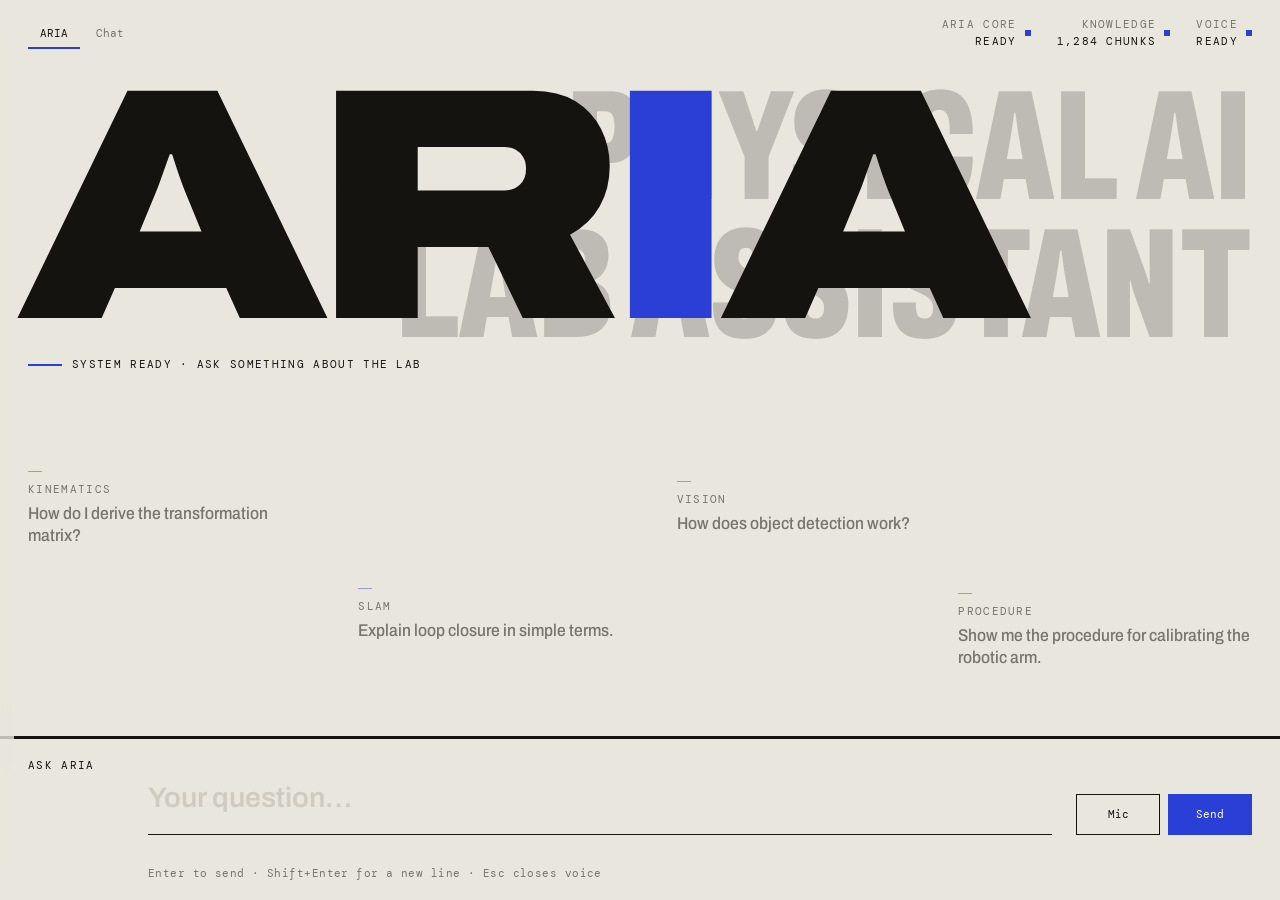
==== aria-frontend/main.html @ bf6c08a0 "Add ARIA frontend UI code" ====
<!DOCTYPE html>
<html lang="en"><head><meta charset="utf-8">
<meta name="viewport" content="width=device-width, initial-scale=1, viewport-fit=cover">
<title>ARIA</title>
<link rel="preconnect" href="https://fonts.googleapis.com"><link rel="preconnect" href="https://fonts.gstatic.com" crossorigin>
<link href="https://fonts.googleapis.com/css2?family=Archivo:wdth,wght@62..125,100..900&family=DM+Mono:wght@400;500&display=swap" rel="stylesheet">
<link rel="icon" type="image/svg+xml" href="assets/logo/favicon.svg">
<style>
:root{--sans:"Archivo",system-ui,sans-serif;--mono:"DM Mono",ui-monospace,monospace;--bg:#171611;--ink:#ebe8de;--mute:#8d8a80;--rule:#ebe8de;--soft:#34322b;--acc:#8a9bff;--ok:#e0b43a}
@media(prefers-color-scheme:light){:root{--bg:#e9e6dd;--ink:#14130f;--mute:#77746b;--rule:#14130f;--soft:#cfcbc0;--acc:#2a3fd6;--ok:#b58900}}
*{box-sizing:border-box}
html,body{height:100%;margin:0}
body{overflow:hidden;background:var(--bg);color:var(--ink);font:400 16px/1.55 var(--sans)}
button{background:none;border:0;padding:0;text-align:left;font:inherit;color:inherit;cursor:pointer}
:focus-visible{outline:2px solid var(--acc);outline-offset:3px}
.m{font-family:var(--mono);font-size:11px;letter-spacing:.04em}
.up{text-transform:uppercase;letter-spacing:.12em}
/* top */
#top{position:fixed;top:0;left:0;right:0;z-index:5;display:flex;align-items:center;gap:20px;padding:16px 28px}
.tabs{display:flex;gap:4px}
.tabs button{padding:7px 12px;color:var(--mute)}
.tabs button.on{color:var(--ink);box-shadow:inset 0 -2px var(--acc)}
.sts{margin-left:auto;display:flex;gap:26px}
.st{display:grid;grid-template-columns:auto 6px;gap:0 8px;text-align:right}
.st i{grid-column:2;grid-row:1/3;align-self:center;width:6px;height:6px;background:var(--soft)}
.st.on i{background:var(--acc)}
.st span{color:var(--mute);grid-column:1}.st b{font-weight:400;color:var(--ink);grid-column:1}
/* stage */
#stage{position:absolute;inset:0 0 164px 0;overflow:hidden}
#home,#chat{position:absolute;inset:0;overflow:auto}
#home{padding:76px 28px 0;display:flex;flex-direction:column;container-type:inline-size;transition:transform .5s cubic-bezier(.6,0,.2,1),opacity .4s}
.mark{font-weight:900;font-stretch:125%;font-size:min(27cqw,46vh);line-height:.8;letter-spacing:-.055em;margin:0 0 0 -.04em;position:relative;z-index:1;white-space:nowrap;flex:none;user-select:none}
.mark b{color:var(--acc);font-weight:900}
.tag{position:absolute;z-index:0;right:28px;top:78px;text-align:right;font-weight:800;font-stretch:62%;font-size:min(12.8cqw,21.8vh);line-height:.88;text-transform:uppercase;color:var(--ink);opacity:.2;pointer-events:none}
.ready{display:flex;align-items:center;gap:10px;margin:16px 0 48px;flex:none}
.ready::before{content:"";width:34px;height:2px;background:var(--acc)}
.start{list-style:none;margin:auto 0 22px;padding:40px 0 0;width:100%;flex:none;display:flex;flex-wrap:wrap;gap:24px 40px}
.start li{width:clamp(190px,24cqw,300px)}
.start button{display:block;width:100%;color:var(--mute);transition:transform .3s,color .25s}
.start button::before{content:"";display:block;width:14px;height:1px;background:var(--acc);margin-bottom:9px;opacity:.45;transition:width .3s,opacity .3s}
.start .c{display:block}
.start .q{display:block;margin-top:5px;font-size:17px;line-height:1.3;font-weight:500;font-stretch:90%}
.start button:hover,.start button:focus-visible{transform:translateX(8px);color:var(--acc)}
.start button:hover::before,.start button:focus-visible::before{width:46px;opacity:1}
@media(min-width:901px){.start{display:block;position:relative;height:clamp(210px,27vh,290px)}.start li{position:absolute}
.start li:nth-child(1){left:0;top:0}.start li:nth-child(2){left:27%;top:48%}.start li:nth-child(3){left:53%;top:4%}.start li:nth-child(4){right:0;top:50%}}
/* chat */
#chat{padding:76px 28px 28px;background:var(--bg);transform:translateX(100%);visibility:hidden;transition:transform .5s cubic-bezier(.6,0,.2,1),visibility 0s .5s}
body[data-mode=chat] #chat{transform:none;visibility:visible;transition:transform .5s cubic-bezier(.6,0,.2,1),visibility 0s}
body[data-mode=chat] #home{transform:translateX(-10%);opacity:0;pointer-events:none}
#msgs{max-width:760px;margin:0 auto;display:flex;flex-direction:column;gap:28px}
.empty{font:13px var(--mono);color:var(--mute)}
.turn{display:flex;flex-direction:column;gap:16px}
.u{align-self:flex-end;max-width:78%;background:var(--ink);color:var(--bg);padding:10px 16px;border-radius:14px 14px 3px 14px;font-weight:500}
.a{max-width:68ch;animation:fi .35s ease-out}
@keyframes fi{from{opacity:0;transform:translateY(6px)}to{opacity:1;transform:none}}
.a .h{color:var(--mute);margin-bottom:6px}
.a p{margin:0 0 .8em;line-height:1.65}
.fx{font:13px var(--mono);border-left:3px solid var(--acc);padding:6px 0 6px 14px;margin:0 0 1.1em;white-space:pre;overflow-x:auto}
.wait{color:var(--mute)}
.bar{width:220px;height:2px;background:var(--soft);margin-top:8px;overflow:hidden}
.bar i{display:block;width:34%;height:100%;background:var(--acc);animation:sl 1.1s ease-in-out infinite}
@keyframes sl{from{transform:translateX(-100%)}to{transform:translateX(300%)}}
.trail{margin-top:12px}
.trail summary{color:var(--mute);display:flex;gap:8px;list-style:none;cursor:pointer}
.trail summary::-webkit-details-marker{display:none}
.trail summary::before{content:"▸";color:var(--acc)}
.trail[open] summary::before{content:"▾"}
.grid{display:grid;gap:8px;margin-top:10px}
.src{display:block;width:100%;background:color-mix(in srgb,var(--ink) 6%,transparent);border-radius:6px;padding:10px 14px}
.src .n{color:var(--acc)}.src .d,.src .sec{color:var(--mute)}
.src .ti{display:block;font-weight:600;line-height:1.25;margin-top:3px}
.src:hover .ti{color:var(--acc)}
.rel{display:flex;gap:8px;align-items:center;margin-top:7px}
.trk{width:70px;height:3px;background:var(--soft)}.trk i{display:block;height:100%;background:var(--acc)}
.ps{display:block;max-height:0;overflow:hidden;font-size:14px;color:var(--mute);transition:max-height .35s}
.src.open .ps{max-height:160px;margin:8px 0 2px;padding-left:10px;border-left:1px solid var(--acc)}
.nf{color:var(--mute);margin-top:12px}
/* side */
#side{position:fixed;left:0;top:0;bottom:0;width:276px;z-index:8;display:flex;flex-direction:column;padding:18px 24px;background:color-mix(in srgb,var(--bg) 72%,transparent);backdrop-filter:blur(18px);-webkit-backdrop-filter:blur(18px);overflow-y:auto;transform:translateX(calc(-100% + 14px));transition:transform .35s cubic-bezier(.6,0,.2,1)}
#side::after{content:"";position:fixed;left:11px;top:50%;margin-top:-28px;width:3px;height:56px;background:var(--acc)}
#side>*{opacity:0;transition:opacity .2s}
#side:hover{transform:none}
#side:hover>*{opacity:1;transition:opacity .2s .12s}
#side:hover::after{display:none}
.brand{display:flex;align-items:center;gap:10px;font-weight:900;font-stretch:125%;font-size:20px;letter-spacing:.04em}
.brand svg{width:24px;height:24px}
.sess{color:var(--mute);margin-top:10px}
.new{background:color-mix(in srgb,var(--ink) 9%,transparent);padding:10px 12px;margin:18px 0 4px;display:flex;justify-content:space-between}
.new:hover{background:var(--ink);color:var(--bg)}
#side h3{font:500 11px var(--mono);letter-spacing:.12em;text-transform:uppercase;color:var(--mute);margin:26px 0 8px}
#side ul{list-style:none;margin:0;padding:0}
.ql button{display:grid;grid-template-columns:38px 1fr;font-size:14px;padding:8px 0;width:100%}
.ql button:hover{color:var(--acc)}.ql span:last-child{overflow:hidden;white-space:nowrap;text-overflow:ellipsis}
.ql .m{color:var(--mute)}.none{font-size:14px;color:var(--mute)}
.docs li{position:relative;font-size:14px;padding:4px 0;display:grid;grid-template-columns:38px 1fr}
.docs .m{color:var(--mute)}
.docs li.used{color:var(--acc);font-weight:600}
.docs li.used::before{content:"";position:absolute;left:-12px;top:6px;bottom:6px;width:3px;background:var(--acc)}
.foot{margin-top:auto;padding-top:20px}
.mem{display:flex;gap:3px;margin:8px 0}.mem i{width:12px;height:5px;background:var(--soft)}.mem i.f{background:var(--ink)}
/* dock */
#dock{position:absolute;left:0;right:0;bottom:0;height:164px;background:var(--bg);border-top:3px solid var(--rule);padding:12px 28px 18px;display:grid;grid-template-columns:96px 1fr auto;gap:0 24px;align-items:end}
.lab{align-self:start;padding-top:6px}
#q{width:100%;border:0;border-bottom:1px solid var(--rule);background:transparent;color:var(--ink);font:600 clamp(20px,2.2vw,30px)/1.2 var(--sans);padding:8px 0 10px;resize:none;height:62px;overflow:hidden;outline:0}
#q::placeholder{color:var(--soft)}
#q:focus{border-bottom:3px solid var(--acc);padding-bottom:8px}
.btns{display:flex;gap:8px}
.btns button{border:1px solid var(--rule);padding:11px 18px;min-width:84px;text-align:center}
.btns button:hover{background:var(--ink);color:var(--bg)}
.btns .send{background:var(--acc);color:#fff;border-color:var(--acc)}
.btns .send:hover{background:var(--ink);border-color:var(--ink);color:var(--bg)}
.hint{grid-column:2;margin-top:8px;color:var(--mute)}
/* voice */
#vo{position:fixed;inset:0;z-index:20;background:#14130f;color:#ebe8de;display:grid;grid-template-rows:auto 1fr auto;padding:20px 28px 24px;clip-path:circle(0% at 92% 94%);visibility:hidden;transition:clip-path .55s cubic-bezier(.6,0,.2,1),visibility 0s .55s}
#vo.open{clip-path:circle(150% at 92% 94%);visibility:visible;transition:clip-path .55s cubic-bezier(.6,0,.2,1),visibility 0s}
#vo .r{display:flex;justify-content:space-between}
#vw{align-self:center;font-weight:900;font-stretch:125%;font-size:clamp(54px,15vw,230px);line-height:.85;letter-spacing:-.04em;text-transform:uppercase}
#cv{width:100%;height:110px;display:block}
.vb{display:flex;justify-content:space-between;align-items:end;gap:24px;margin-top:16px}
#tr{font-size:15px;color:#a9a69b;max-width:60ch}
#vo .stop{border:1px solid #ebe8de;padding:11px 22px}
#vo .stop:hover{background:#ebe8de;color:#14130f}
@media(max-width:900px){
#top{padding:14px 18px}.st:not(:first-child){display:none}
#stage{bottom:176px}
#dock{grid-template-columns:1fr auto;height:176px}.lab,.hint{display:none}
#q{grid-column:1}}
@media(prefers-reduced-motion:reduce){*,*::before,*::after{animation:none!important;transition:none!important}}
</style></head>
<body data-mode="home">
<aside id="side">
<div class="brand"><svg viewBox="0 0 24 24" fill="none" stroke="currentColor" stroke-width="2.4"><path d="M3 21 12 3l9 18"/><path d="M7.5 14h9" stroke="var(--acc)"/><rect x="10.6" y="12.6" width="2.8" height="2.8" fill="var(--acc)" stroke="none"/></svg>ARIA</div>
<div class="m sess up" id="sess"></div>
<button class="new m up" id="new"><span>New session</span><span>+</span></button>
<h3>This session</h3><ul class="ql" id="ql"></ul>
<h3>Knowledge base</h3><ul class="docs" id="docs"></ul>
<div class="foot"><div class="m up">Memory</div><div class="mem" id="mem"></div><div class="m" id="memt"></div></div>
</aside>
<header id="top">
<nav class="tabs m up"><button id="t-home" class="on">ARIA</button><button id="t-chat">Chat<span id="cn"></span></button></nav>
<div class="sts m up">
<div class="st on"><i></i><span>ARIA Core</span><b>Ready</b></div>
<div class="st on"><i></i><span>Knowledge</span><b id="kc"></b></div>
<div class="st" id="vs"><i></i><span>Voice</span><b id="vt"></b></div>
</div></header>
<main id="stage">
<section id="home">
<h1 class="mark">AR<b>I</b>A</h1>
<div class="tag">Physical AI<br>Lab Assistant</div>
<div class="ready m up">System ready · ask something about the lab</div>
<ul class="start">
<li><button data-q="How do I derive the transformation matrix?"><span class="c m up">Kinematics</span><span class="q">How do I derive the transformation matrix?</span></button></li>
<li><button data-q="Explain loop closure in simple terms."><span class="c m up">SLAM</span><span class="q">Explain loop closure in simple terms.</span></button></li>
<li><button data-q="How does object detection work?"><span class="c m up">Vision</span><span class="q">How does object detection work?</span></button></li>
<li><button data-q="Show me the procedure for calibrating the robotic arm."><span class="c m up">Procedure</span><span class="q">Show me the procedure for calibrating the robotic arm.</span></button></li>
</ul></section>
<section id="chat"><div id="msgs"></div></section>
</main>
<footer id="dock">
<label class="lab m up" for="q">Ask ARIA</label>
<textarea id="q" rows="1" placeholder="Your question…"></textarea>
<div class="btns m up"><button id="mic">Mic</button><button class="send" id="send">Send</button></div>
<div class="hint m">Enter to send · Shift+Enter for a new line · Esc closes voice</div>
</footer>
<div id="vo">
<div class="r m up"><span>ARIA / Voice</span><span id="vsub">Microphone open</span></div>
<div id="vw">Listening</div>
<div><canvas id="cv"></canvas><div class="vb"><div id="tr"></div><button class="stop m up" id="stop">Stop</button></div></div>
</div>
<script>
/* ARIA integration seam. Load this file BEFORE script.js.
   ask(query) returns { t:[paragraphs], f?:formula, s:[[docIndex, sectionName, relevance 0-1, passage]] } or null.
   Replace the body of ask() with the real backend call. DEMO is sample data only; delete it when wired. */
const DOCS=["Robotics Fundamentals","Lab Manual — Manipulators","Mobile Robotics & SLAM","ROS Setup Guide","Computer Vision Notes","Sensor Systems Datasheets"];
const CHUNKS=1284;
/* Integration seam. Replace body with the real backend call (Groq + RAG). Demo data only. */
const DEMO=[
{k:/transform|matrix|kinematic/i,t:["A homogeneous transformation matrix combines a rotation and a translation in one 4×4 matrix, so frames chain by simple multiplication.","For each joint, build the matrix from the Denavit–Hartenberg parameters, then multiply the joint matrices from base to end effector."],f:"T = Rz(θ) · Tz(d) · Tx(a) · Rx(α)\nT0n = T01 · T12 · … · T(n-1)n",s:[[0,"Ch. 3 · Rigid Body Motion",.93,"A rigid transformation is captured by a rotation R and a position vector p, stacked into a 4×4 matrix with a bottom row of 0 0 0 1."],[1,"§2.4 · DH Parameters",.88,"Assign frames per link, read off a, α, d and θ, and compose the four elementary transforms in order."]]},
{k:/loop|slam|closure/i,t:["Loop closure is the moment a robot recognises a place it has visited before and uses that to correct accumulated drift in its map."],s:[[2,"Ch. 5 · Back-end Optimisation",.91,"When the current scan matches an earlier keyframe, a new constraint is added to the pose graph and the whole trajectory is re-optimised."]]},
{k:/object|detect|vision/i,t:["Object detection finds what is in an image and where. A network proposes boxes, scores each class, and non-maximum suppression removes overlaps."],s:[[4,"Ch. 7 · Detection Pipelines",.9,"Single-stage detectors predict boxes and class scores in one pass; thresholds on confidence and IoU prune the output."],[5,"Camera Module · Notes",.62,"Frame rate and exposure set limits on how fast an object can move before detection degrades."]]},
{k:/calibrat|arm|procedure/i,t:["Calibrate the arm from its home pose, then verify each joint against the reference mark before running any program."],s:[[1,"§4.1 · Arm Calibration",.95,"Power the controller, drive each joint to its limit switch, zero the encoders, then confirm the pose against the reference mark."],[3,"Driver Setup",.57,"Confirm the controller node is publishing joint states before starting calibration."]]}];
async function ask(q){await new Promise(r=>setTimeout(r,1100));const d=DEMO.find(x=>x.k.test(q));return d?{t:d.t,f:d.f,s:d.s}:null}
const $=s=>document.querySelector(s),pad=n=>String(n).padStart(2,"0");
const esc=s=>String(s).replace(/[&<>"]/g,c=>({"&":"&amp;","<":"&lt;",">":"&gt;",'"':"&quot;"}[c]));
const SR=window.SpeechRecognition||window.webkitSpeechRecognition,TTS=window.speechSynthesis;
const voiceOK=!!(SR&&TTS);
let turns=[],busy=false,fromVoice=false;
const L="ABCDEFGHIJKLMNOPQRSTUVWXYZ";
function sessionId(){const d=new Date(),r=[0,0,0].map(()=>L[Math.random()*26|0]).join("");$("#sess").textContent="Session "+pad(d.getDate())+pad(d.getMonth()+1)+"-"+r}
$("#kc").textContent=CHUNKS.toLocaleString("en-US")+" chunks";
$("#vt").textContent=voiceOK?"Ready":"Not in this browser";if(voiceOK)$("#vs").classList.add("on");
function mode(m){document.body.dataset.mode=m;$("#t-home").classList.toggle("on",m=="home");$("#t-chat").classList.toggle("on",m=="chat")}
$("#t-home").onclick=()=>mode("home");$("#t-chat").onclick=()=>mode("chat");

function render(){
 const box=$("#msgs");
 if(!turns.length){box.innerHTML='<div class="empty">No conversation yet. Ask ARIA below.</div>'}
 else box.innerHTML=turns.map((t,i)=>{
  let a;
  if(t.pending)a='<div class="wait m up">Searching '+CHUNKS.toLocaleString("en-US")+' chunks<div class="bar"><i></i></div></div>';
  else{
   const r=t.r;
   if(!r)a='<p>No passage in the lab knowledge base answers this closely enough. Name the topic or document and try again.</p><div class="nf m up">Nothing found in lab knowledge</div>';
   else a=r.t.map(p=>"<p>"+esc(p)+"</p>").join("")+(r.f?'<div class="fx">'+esc(r.f)+"</div>":"")+
    '<details open class="trail"><summary class="m up">Found in lab knowledge · '+pad(r.s.length)+' sources</summary><div class="grid">'+
    r.s.map((s,j)=>'<button class="src"><span class="m"><span class="n">'+pad(j+1)+'</span> <span class="d">D-'+pad(s[0]+1)+'</span></span><span class="ti">'+esc(DOCS[s[0]])+'</span><span class="sec m">'+esc(s[1])+'</span><span class="rel m"><span class="trk"><i style="width:'+Math.round(s[2]*100)+'%"></i></span>relevance '+s[2].toFixed(2)+'</span><span class="ps">'+esc(s[3])+"</span></button>").join("")+"</div></details>";
  }
  return '<div class="turn" id="turn-'+i+'"><div class="u">'+esc(t.q)+'</div><div class="a"><div class="h m up">ARIA · '+t.time+"</div>"+a+"</div></div>";
 }).join("");
 const n=turns.length;
 $("#cn").textContent=n?" "+n:"";
 $("#ql").innerHTML=n?turns.map((t,i)=>'<li><button data-i="'+i+'"><span class="m">Q'+pad(i+1)+"</span><span>"+esc(t.q)+"</span></button></li>").join(""):'<li class="none">No questions yet</li>';
 const last=[...turns].reverse().find(t=>t.r);const used=new Set(last?last.r.s.map(s=>s[0]):[]);
 $("#docs").innerHTML=DOCS.map((d,i)=>'<li class="'+(used.has(i)?"used":"")+'"><span class="m">D-'+pad(i+1)+"</span><span>"+esc(d)+"</span></li>").join("");
 const k=Math.min(n,8);
 $("#mem").innerHTML=Array.from({length:8},(_,i)=>'<i class="'+(i<k?"f":"")+'"></i>').join("");
 $("#memt").textContent=k+" of 8 turns kept";
}
$("#msgs").addEventListener("click",e=>{const b=e.target.closest(".src");if(b)b.classList.toggle("open")});
$("#ql").addEventListener("click",e=>{const b=e.target.closest("button");if(!b)return;mode("chat");const el=$("#turn-"+b.dataset.i);if(el)el.scrollIntoView({block:"start"})});

async function send(text){
 text=(text||"").trim();if(!text||busy)return null;
 busy=true;mode("chat");
 const d=new Date(),t={q:text,time:pad(d.getHours())+":"+pad(d.getMinutes()),pending:true};
 turns.push(t);if(turns.length>8)turns=turns.slice(-8);
 render();$("#chat").scrollTop=1e6;
 try{t.r=await ask(text)}catch(e){t.r=null}
 t.pending=false;busy=false;render();$("#chat").scrollTop=1e6;
 return t.r;
}
const q=$("#q");
function grow(){q.style.height="62px";const h=Math.min(q.scrollHeight,110);q.style.height=Math.max(h,62)+"px";q.style.overflowY=q.scrollHeight>110?"auto":"hidden"}
q.addEventListener("input",grow);
function submit(){const v=q.value;q.value="";grow();send(v)}
q.addEventListener("keydown",e=>{if(e.key==="Enter"&&!e.shiftKey){e.preventDefault();submit()}});
$("#send").onclick=submit;
document.querySelectorAll(".start button").forEach(b=>b.onclick=()=>send(b.dataset.q));
$("#new").onclick=()=>{turns=[];render();mode("home");sessionId();q.value="";grow()};

/* voice */
const vo=$("#vo"),cv=$("#cv"),cx=cv.getContext("2d");
let vstate="listening",rec=null,raf=0,open=false,vrun=0;
const WORD={listening:"Listening",thinking:"Thinking",speaking:"Speaking",ready:"Ready"};
const SUB={listening:"Microphone open",thinking:"Searching lab knowledge",speaking:"Reading answer aloud",ready:"Ready"};
function setV(s){vstate=s;$("#vw").textContent=WORD[s];$("#vsub").textContent=SUB[s]}
function draw(ts){
 const w=cv.clientWidth,h=110,dpr=devicePixelRatio||1;
 if(cv.width!==w*dpr){cv.width=w*dpr;cv.height=h*dpr}
 cx.setTransform(dpr,0,0,dpr,0,0);cx.clearRect(0,0,w,h);
 const amp=vstate=="listening"?1:vstate=="speaking"?.45:.03,t=ts/1000;
 cx.lineWidth=2;cx.strokeStyle=vstate=="speaking"?"#e0b43a":"#8a9bff";cx.beginPath();
 for(let x=0;x<=w;x+=2){const u=x/w,env=Math.pow(Math.sin(Math.PI*u),1.5);
  const y=h/2+env*amp*(h*.38)*(Math.sin(u*14+t*3)*.5+Math.sin(u*27-t*4.3)*.3+Math.sin(u*43+t*6.1)*.2);
  x?cx.lineTo(x,y):cx.moveTo(x,y)}
 cx.stroke();
 if(open&&!matchMedia("(prefers-reduced-motion:reduce)").matches)raf=requestAnimationFrame(draw);
}
function closeV(){open=false;vrun++;vo.classList.remove("open");cancelAnimationFrame(raf);try{rec&&rec.abort()}catch(e){}if(TTS)TTS.cancel()}
function openV(){
 if(!voiceOK)return;
 open=true;const my=++vrun;$("#tr").textContent="";setV("listening");vo.classList.add("open");raf=requestAnimationFrame(draw);
 rec=new SR();rec.lang="en-IN";rec.interimResults=true;rec.continuous=false;let final="";
 rec.onresult=e=>{let s="";for(const r of e.results){s+=r[0].transcript;if(r.isFinal)final=s}$("#tr").textContent=s;};
 rec.onend=async()=>{
  if(my!==vrun)return;
  const text=($("#tr").textContent||final).trim();
  if(!text){setV("ready");return}
  setV("thinking");const r=await send(text);
  if(my!==vrun)return;
  const say=r?r.t.join(" "):"No passage in the lab knowledge base answers this closely enough. Name the topic or document and try again.";
  $("#tr").textContent=say;setV("speaking");
  const u=new SpeechSynthesisUtterance(say);u.lang="en-IN";u.onend=()=>{if(my===vrun)setV("ready")};TTS.speak(u);
 };
 rec.onerror=()=>{if(my===vrun)setV("ready")};
 try{rec.start()}catch(e){setV("ready")}
}
$("#mic").onclick=()=>{if(voiceOK)openV()};
$("#stop").onclick=closeV;
document.addEventListener("keydown",e=>{if(e.key==="Escape"&&open)closeV()});
sessionId();render();
</script>
</body></html>
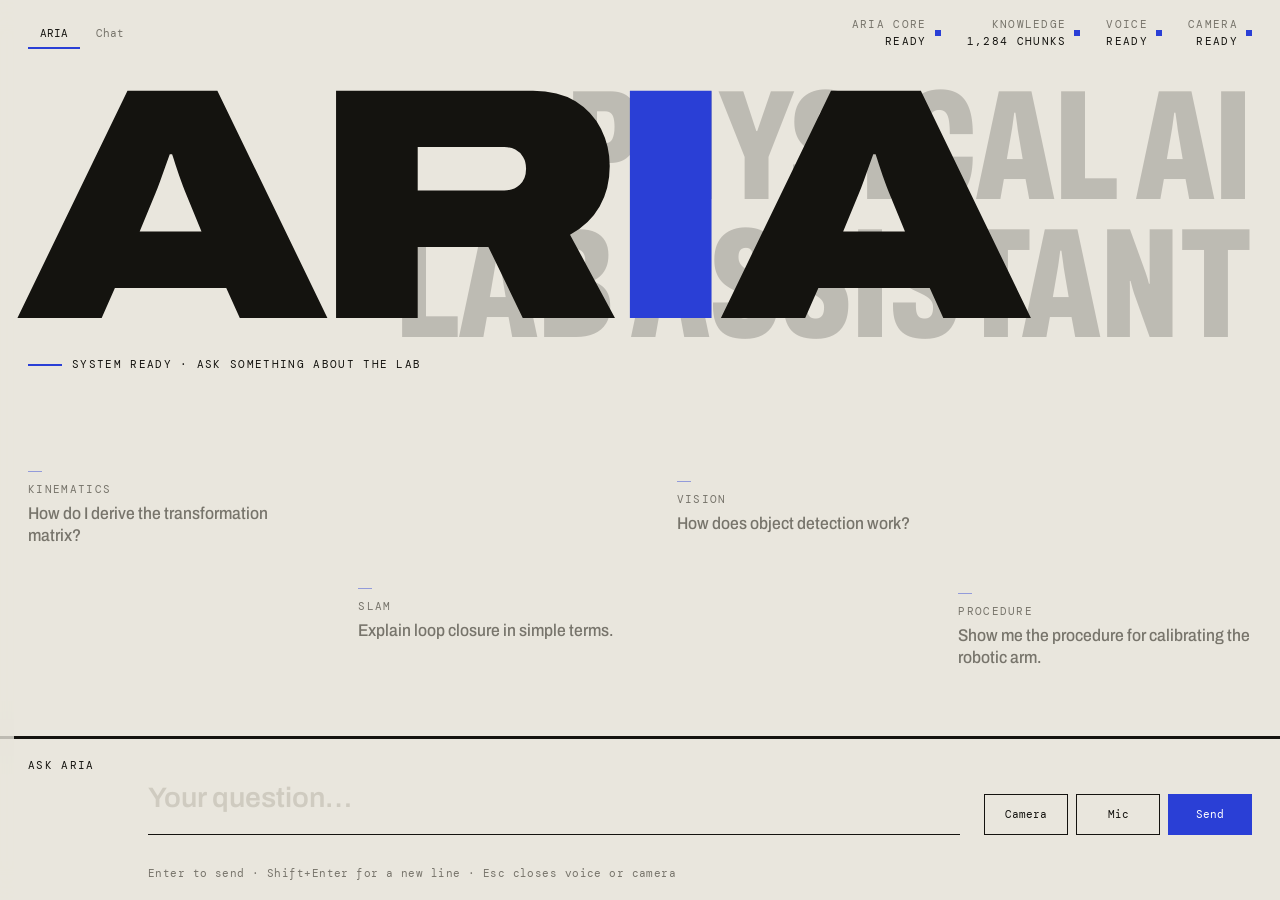
==== commit 4f1beeb5: "Add live camera preview and photo upload to UI" ====
--- a/aria-frontend/main.html
+++ b/aria-frontend/main.html
@@ -121,6 +121,31 @@
 #tr{font-size:15px;color:#a9a69b;max-width:60ch}
 #vo .stop{border:1px solid #ebe8de;padding:11px 22px}
 #vo .stop:hover{background:#ebe8de;color:#14130f}
+/* camera */
+#co{position:fixed;inset:0;z-index:20;background:#14130f;color:#ebe8de;display:grid;grid-template-rows:auto 1fr auto;gap:16px;padding:20px 28px 24px;clip-path:circle(0% at 86% 94%);visibility:hidden;transition:clip-path .55s cubic-bezier(.6,0,.2,1),visibility 0s .55s}
+#co.open{clip-path:circle(150% at 86% 94%);visibility:visible;transition:clip-path .55s cubic-bezier(.6,0,.2,1),visibility 0s}
+#co .r{display:flex;justify-content:space-between}
+#co .vw{position:relative;min-height:0;display:flex;align-items:center;justify-content:center;background:#0b0b09;outline:1px solid #34322b}
+#cvid{max-width:100%;max-height:100%;width:100%;height:100%;object-fit:contain;display:block}
+#co .vw::before,#co .vw::after{content:"";position:absolute;width:26px;height:26px;border:2px solid #8a9bff;pointer-events:none}
+#co .vw::before{left:10px;top:10px;border-right:0;border-bottom:0}
+#co .vw::after{right:10px;bottom:10px;border-left:0;border-top:0}
+.cmsg{position:absolute;inset:0;display:none;align-items:center;justify-content:center;text-align:center;padding:24px;color:#a9a69b;font-size:15px;line-height:1.5}
+.cmsg.on{display:flex}
+.cb{display:flex;gap:24px;align-items:end;justify-content:space-between}
+.cq{flex:1;max-width:60ch;border:0;border-bottom:1px solid #ebe8de;background:transparent;color:#ebe8de;font:500 18px var(--sans);padding:8px 0 10px;outline:0}
+.cq::placeholder{color:#6f6c63}
+.cq:focus{border-bottom:3px solid #8a9bff;padding-bottom:8px}
+.cbtn{display:flex;gap:8px}
+#cfile{display:none}
+.cbtn button{border:1px solid #ebe8de;padding:11px 20px;text-align:center}
+.cbtn button:hover{background:#ebe8de;color:#14130f}
+.cbtn .shot{background:#8a9bff;border-color:#8a9bff;color:#fff}
+.cbtn .shot:hover{background:#ebe8de;border-color:#ebe8de;color:#14130f}
+.cbtn button:disabled{opacity:.4;pointer-events:none}
+.u img{display:block;max-width:240px;width:100%;border-radius:8px;margin:0 0 8px}
+@media(max-width:900px){
+#co{padding:16px 16px 20px}.cb{flex-direction:column;align-items:stretch;gap:14px}.cq{max-width:none}.cbtn button{flex:1}}
 @media(max-width:900px){
 #top{padding:14px 18px}.st:not(:first-child){display:none}
 #stage{bottom:176px}
@@ -143,6 +168,7 @@
 <div class="st on"><i></i><span>ARIA Core</span><b>Ready</b></div>
 <div class="st on"><i></i><span>Knowledge</span><b id="kc"></b></div>
 <div class="st" id="vs"><i></i><span>Voice</span><b id="vt"></b></div>
+<div class="st" id="cs"><i></i><span>Camera</span><b id="ct"></b></div>
 </div></header>
 <main id="stage">
 <section id="home">
@@ -160,13 +186,19 @@
 <footer id="dock">
 <label class="lab m up" for="q">Ask ARIA</label>
 <textarea id="q" rows="1" placeholder="Your question…"></textarea>
-<div class="btns m up"><button id="mic">Mic</button><button class="send" id="send">Send</button></div>
-<div class="hint m">Enter to send · Shift+Enter for a new line · Esc closes voice</div>
+<div class="btns m up"><button id="cam">Camera</button><button id="mic">Mic</button><button class="send" id="send">Send</button></div>
+<div class="hint m">Enter to send · Shift+Enter for a new line · Esc closes voice or camera</div>
 </footer>
 <div id="vo">
 <div class="r m up"><span>ARIA / Voice</span><span id="vsub">Microphone open</span></div>
 <div id="vw">Listening</div>
 <div><canvas id="cv"></canvas><div class="vb"><div id="tr"></div><button class="stop m up" id="stop">Stop</button></div></div>
+</div>
+<div id="co" role="dialog" aria-label="Camera">
+<div class="r m up"><span>ARIA / Camera</span><span id="csub">Starting camera</span></div>
+<div class="vw"><video id="cvid" autoplay playsinline muted></video><div class="cmsg" id="cmsg"></div></div>
+<div class="cb"><input id="cq" class="cq" type="text" placeholder="Ask about what you see (optional)" autocomplete="off">
+<div class="cbtn m up"><button id="cup">Upload</button><input id="cfile" type="file" accept="image/*"><button id="cflip">Flip</button><button id="cshot" class="shot">Capture</button><button id="cstop">Close</button></div></div>
 </div>
 <script>
 /* ARIA integration seam. Load this file BEFORE script.js.
@@ -181,6 +213,10 @@
 {k:/object|detect|vision/i,t:["Object detection finds what is in an image and where. A network proposes boxes, scores each class, and non-maximum suppression removes overlaps."],s:[[4,"Ch. 7 · Detection Pipelines",.9,"Single-stage detectors predict boxes and class scores in one pass; thresholds on confidence and IoU prune the output."],[5,"Camera Module · Notes",.62,"Frame rate and exposure set limits on how fast an object can move before detection degrades."]]},
 {k:/calibrat|arm|procedure/i,t:["Calibrate the arm from its home pose, then verify each joint against the reference mark before running any program."],s:[[1,"§4.1 · Arm Calibration",.95,"Power the controller, drive each joint to its limit switch, zero the encoders, then confirm the pose against the reference mark."],[3,"Driver Setup",.57,"Confirm the controller node is publishing joint states before starting calibration."]]}];
 async function ask(q){await new Promise(r=>setTimeout(r,1100));const d=DEMO.find(x=>x.k.test(q));return d?{t:d.t,f:d.f,s:d.s}:null}
+/* Camera seam. img is a JPEG data URL (data:image/jpeg;base64,...) of one captured frame, q is the optional question (may be "").
+   Replace the body with the real vision call (yolo11s.pt in vision/). Return the same shape as ask(). Demo only: it detects nothing. */
+async function askImage(img,q){await new Promise(r=>setTimeout(r,900));
+return{t:["Camera frame received"+(q?' with the question "'+q+'"':"")+". The vision backend is not connected yet, so nothing was detected in this frame.","Wire askImage() in js/api.js to the vision module to get real object detection."],s:[]}}
 const $=s=>document.querySelector(s),pad=n=>String(n).padStart(2,"0");
 const esc=s=>String(s).replace(/[&<>"]/g,c=>({"&":"&amp;","<":"&lt;",">":"&gt;",'"':"&quot;"}[c]));
 const SR=window.SpeechRecognition||window.webkitSpeechRecognition,TTS=window.speechSynthesis;
@@ -203,10 +239,10 @@
    const r=t.r;
    if(!r)a='<p>No passage in the lab knowledge base answers this closely enough. Name the topic or document and try again.</p><div class="nf m up">Nothing found in lab knowledge</div>';
    else a=r.t.map(p=>"<p>"+esc(p)+"</p>").join("")+(r.f?'<div class="fx">'+esc(r.f)+"</div>":"")+
-    '<details open class="trail"><summary class="m up">Found in lab knowledge · '+pad(r.s.length)+' sources</summary><div class="grid">'+
-    r.s.map((s,j)=>'<button class="src"><span class="m"><span class="n">'+pad(j+1)+'</span> <span class="d">D-'+pad(s[0]+1)+'</span></span><span class="ti">'+esc(DOCS[s[0]])+'</span><span class="sec m">'+esc(s[1])+'</span><span class="rel m"><span class="trk"><i style="width:'+Math.round(s[2]*100)+'%"></i></span>relevance '+s[2].toFixed(2)+'</span><span class="ps">'+esc(s[3])+"</span></button>").join("")+"</div></details>";
+    (r.s&&r.s.length?'<details open class="trail"><summary class="m up">Found in lab knowledge · '+pad(r.s.length)+' sources</summary><div class="grid">'+
+    r.s.map((s,j)=>'<button class="src"><span class="m"><span class="n">'+pad(j+1)+'</span> <span class="d">D-'+pad(s[0]+1)+'</span></span><span class="ti">'+esc(DOCS[s[0]])+'</span><span class="sec m">'+esc(s[1])+'</span><span class="rel m"><span class="trk"><i style="width:'+Math.round(s[2]*100)+'%"></i></span>relevance '+s[2].toFixed(2)+'</span><span class="ps">'+esc(s[3])+"</span></button>").join("")+"</div></details>":"");
   }
-  return '<div class="turn" id="turn-'+i+'"><div class="u">'+esc(t.q)+'</div><div class="a"><div class="h m up">ARIA · '+t.time+"</div>"+a+"</div></div>";
+  return '<div class="turn" id="turn-'+i+'"><div class="u">'+(t.img?'<img src="'+t.img+'" alt="Captured camera frame">':"")+esc(t.q)+'</div><div class="a"><div class="h m up">ARIA · '+t.time+"</div>"+a+"</div></div>";
  }).join("");
  const n=turns.length;
  $("#cn").textContent=n?" "+n:"";
@@ -220,13 +256,13 @@
 $("#msgs").addEventListener("click",e=>{const b=e.target.closest(".src");if(b)b.classList.toggle("open")});
 $("#ql").addEventListener("click",e=>{const b=e.target.closest("button");if(!b)return;mode("chat");const el=$("#turn-"+b.dataset.i);if(el)el.scrollIntoView({block:"start"})});
 
-async function send(text){
+async function send(text,img,asked){
  text=(text||"").trim();if(!text||busy)return null;
  busy=true;mode("chat");
- const d=new Date(),t={q:text,time:pad(d.getHours())+":"+pad(d.getMinutes()),pending:true};
+ const d=new Date(),t={q:text,img:img||null,time:pad(d.getHours())+":"+pad(d.getMinutes()),pending:true};
  turns.push(t);if(turns.length>8)turns=turns.slice(-8);
  render();$("#chat").scrollTop=1e6;
- try{t.r=await ask(text)}catch(e){t.r=null}
+ try{t.r=img?await askImage(img,asked||""):await ask(text)}catch(e){t.r=null}
  t.pending=false;busy=false;render();$("#chat").scrollTop=1e6;
  return t.r;
 }
@@ -278,7 +314,49 @@
 }
 $("#mic").onclick=()=>{if(voiceOK)openV()};
 $("#stop").onclick=closeV;
-document.addEventListener("keydown",e=>{if(e.key==="Escape"&&open)closeV()});
+document.addEventListener("keydown",e=>{if(e.key==="Escape"){if(open)closeV();if(camOpen)closeC()}});
+/* camera: live preview, capture one frame, send it with an optional question */
+const co=$("#co"),cvid=$("#cvid"),cmsg=$("#cmsg");
+const camOK=!!(navigator.mediaDevices&&navigator.mediaDevices.getUserMedia);
+$("#ct").textContent=camOK?"Ready":"Not in this browser";if(camOK)$("#cs").classList.add("on");
+let stream=null,facing="environment",camOpen=false,camRun=0;
+function camMsg(t){cmsg.textContent=t||"";cmsg.classList.toggle("on",!!t)}
+function stopStream(){if(stream){stream.getTracks().forEach(t=>t.stop());stream=null}cvid.srcObject=null}
+async function startStream(){
+ const my=++camRun;stopStream();$("#cshot").disabled=true;$("#csub").textContent="Starting camera";camMsg("");
+ if(!camOK){$("#csub").textContent="No camera";camMsg("This page cannot use the camera. Open it from http://localhost or an https address, and use a browser that supports it.");return}
+ try{
+  const s=await navigator.mediaDevices.getUserMedia({video:{facingMode:{ideal:facing},width:{ideal:1280},height:{ideal:720}},audio:false});
+  if(my!==camRun||!camOpen){s.getTracks().forEach(t=>t.stop());return}
+  stream=s;cvid.srcObject=s;await cvid.play().catch(()=>{});
+  $("#csub").textContent="Live";$("#cshot").disabled=false;
+ }catch(e){
+  if(my!==camRun)return;
+  $("#csub").textContent="No camera";
+  camMsg(e&&e.name==="NotAllowedError"?"Camera access was blocked. Allow the camera for this page in the address bar and press Flip, or use Upload to send a photo instead.":e&&e.name==="NotFoundError"?"No camera was found on this device.":"The camera could not be started. Close other apps that use it and press Flip to try again.");
+ }
+}
+function closeC(){camOpen=false;camRun++;co.classList.remove("open");stopStream()}
+function openC(){camOpen=true;co.classList.add("open");$("#cq").value="";startStream()}
+function capture(){
+ if(!stream||!cvid.videoWidth)return;
+ if(busy){$("#csub").textContent="Wait for the current answer";return}
+ const w=cvid.videoWidth,h=cvid.videoHeight,k=Math.min(1,1024/Math.max(w,h)),c=document.createElement("canvas");
+ c.width=Math.round(w*k);c.height=Math.round(h*k);c.getContext("2d").drawImage(cvid,0,0,c.width,c.height);
+ const img=c.toDataURL("image/jpeg",.85),asked=$("#cq").value.trim();
+ closeC();send(asked||"What is in this frame?",img,asked);
+}
+function fileToFrame(f){return new Promise((ok,no)=>{const u=URL.createObjectURL(f),im=new Image();
+ im.onload=()=>{const k=Math.min(1,1024/Math.max(im.naturalWidth,im.naturalHeight)),c=document.createElement("canvas");c.width=Math.round(im.naturalWidth*k);c.height=Math.round(im.naturalHeight*k);c.getContext("2d").drawImage(im,0,0,c.width,c.height);URL.revokeObjectURL(u);ok(c.toDataURL("image/jpeg",.85))};
+ im.onerror=()=>{URL.revokeObjectURL(u);no()};im.src=u})}
+$("#cup").onclick=()=>$("#cfile").click();
+$("#cfile").onchange=async e=>{const f=e.target.files[0];e.target.value="";if(!f)return;
+ if(busy){$("#csub").textContent="Wait for the current answer";return}
+ try{const img=await fileToFrame(f),asked=$("#cq").value.trim();closeC();send(asked||"What is in this photo?",img,asked)}
+ catch(err){$("#csub").textContent="That file is not an image"}};
+$("#cam").onclick=openC;$("#cstop").onclick=closeC;$("#cshot").onclick=capture;
+$("#cflip").onclick=()=>{facing=facing==="environment"?"user":"environment";startStream()};
+$("#cq").addEventListener("keydown",e=>{if(e.key==="Enter"){e.preventDefault();capture()}});
 sessionId();render();
 </script>
 </body></html>
